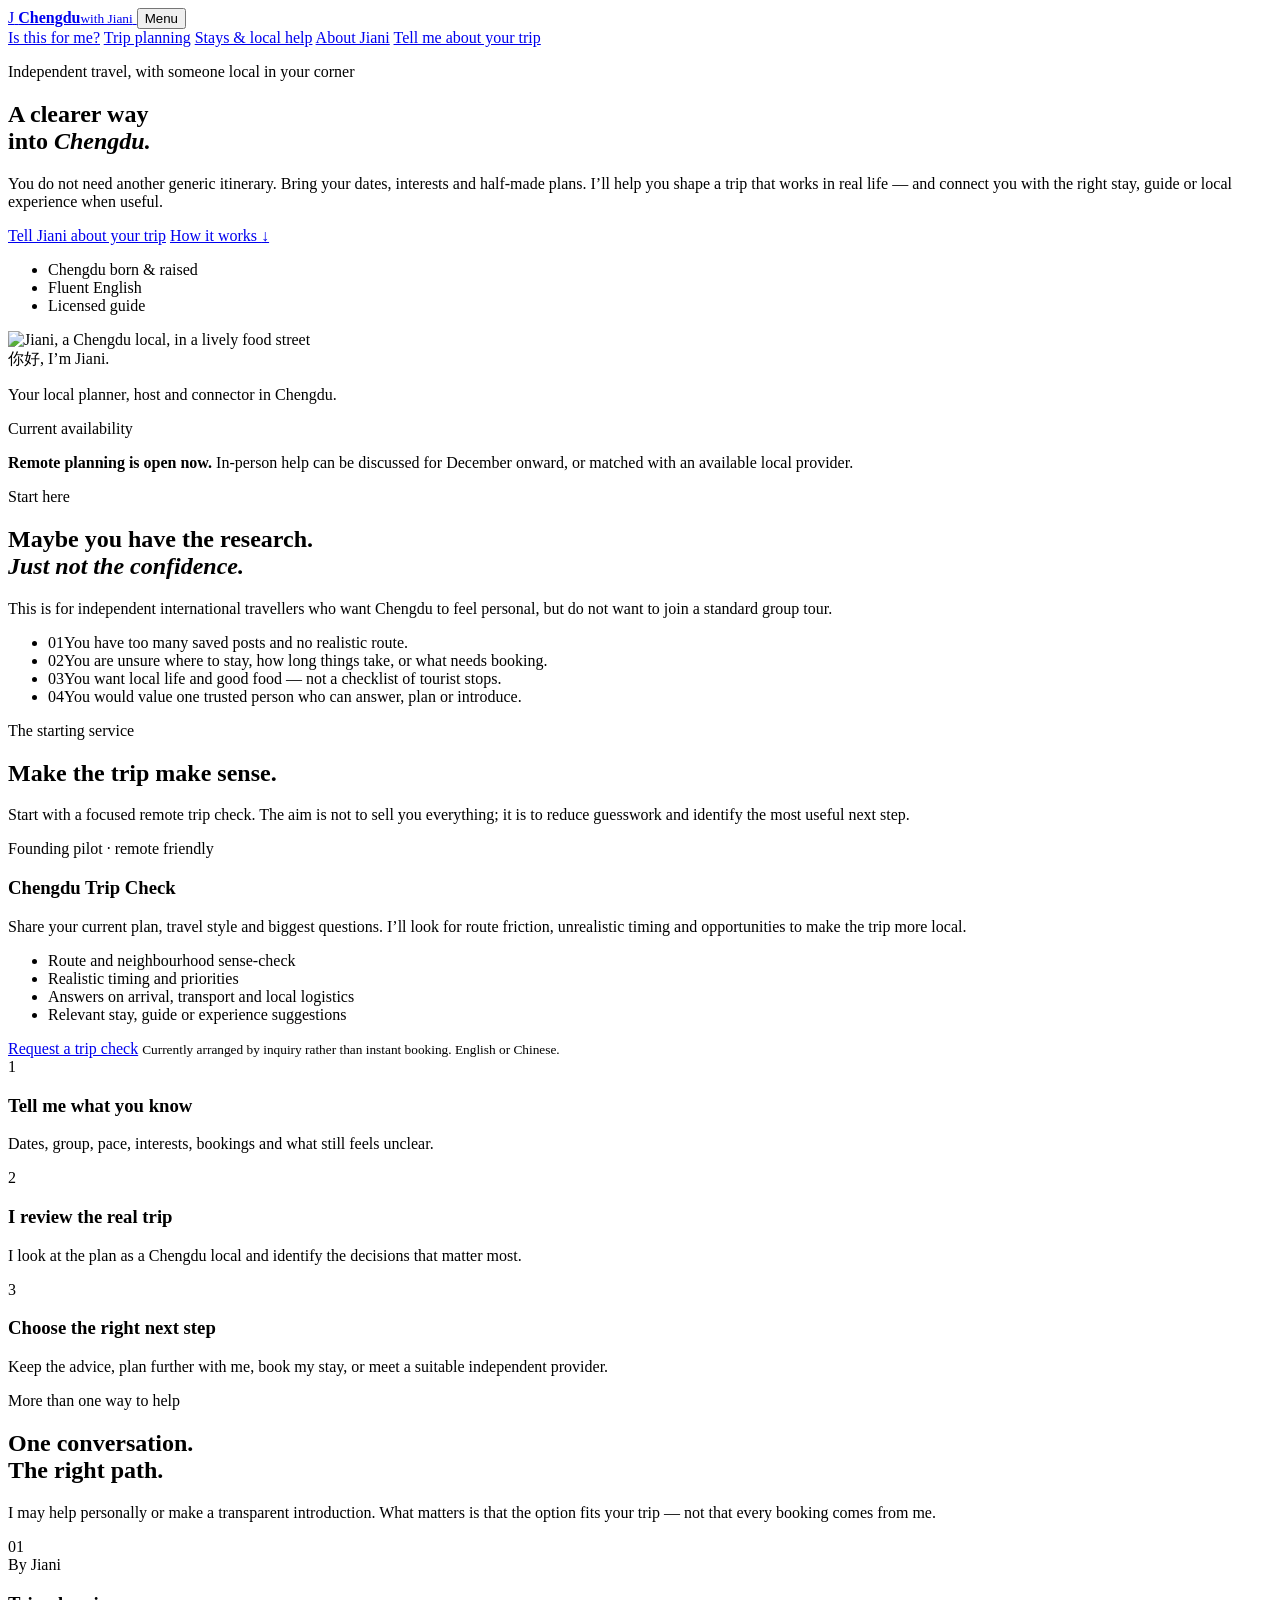
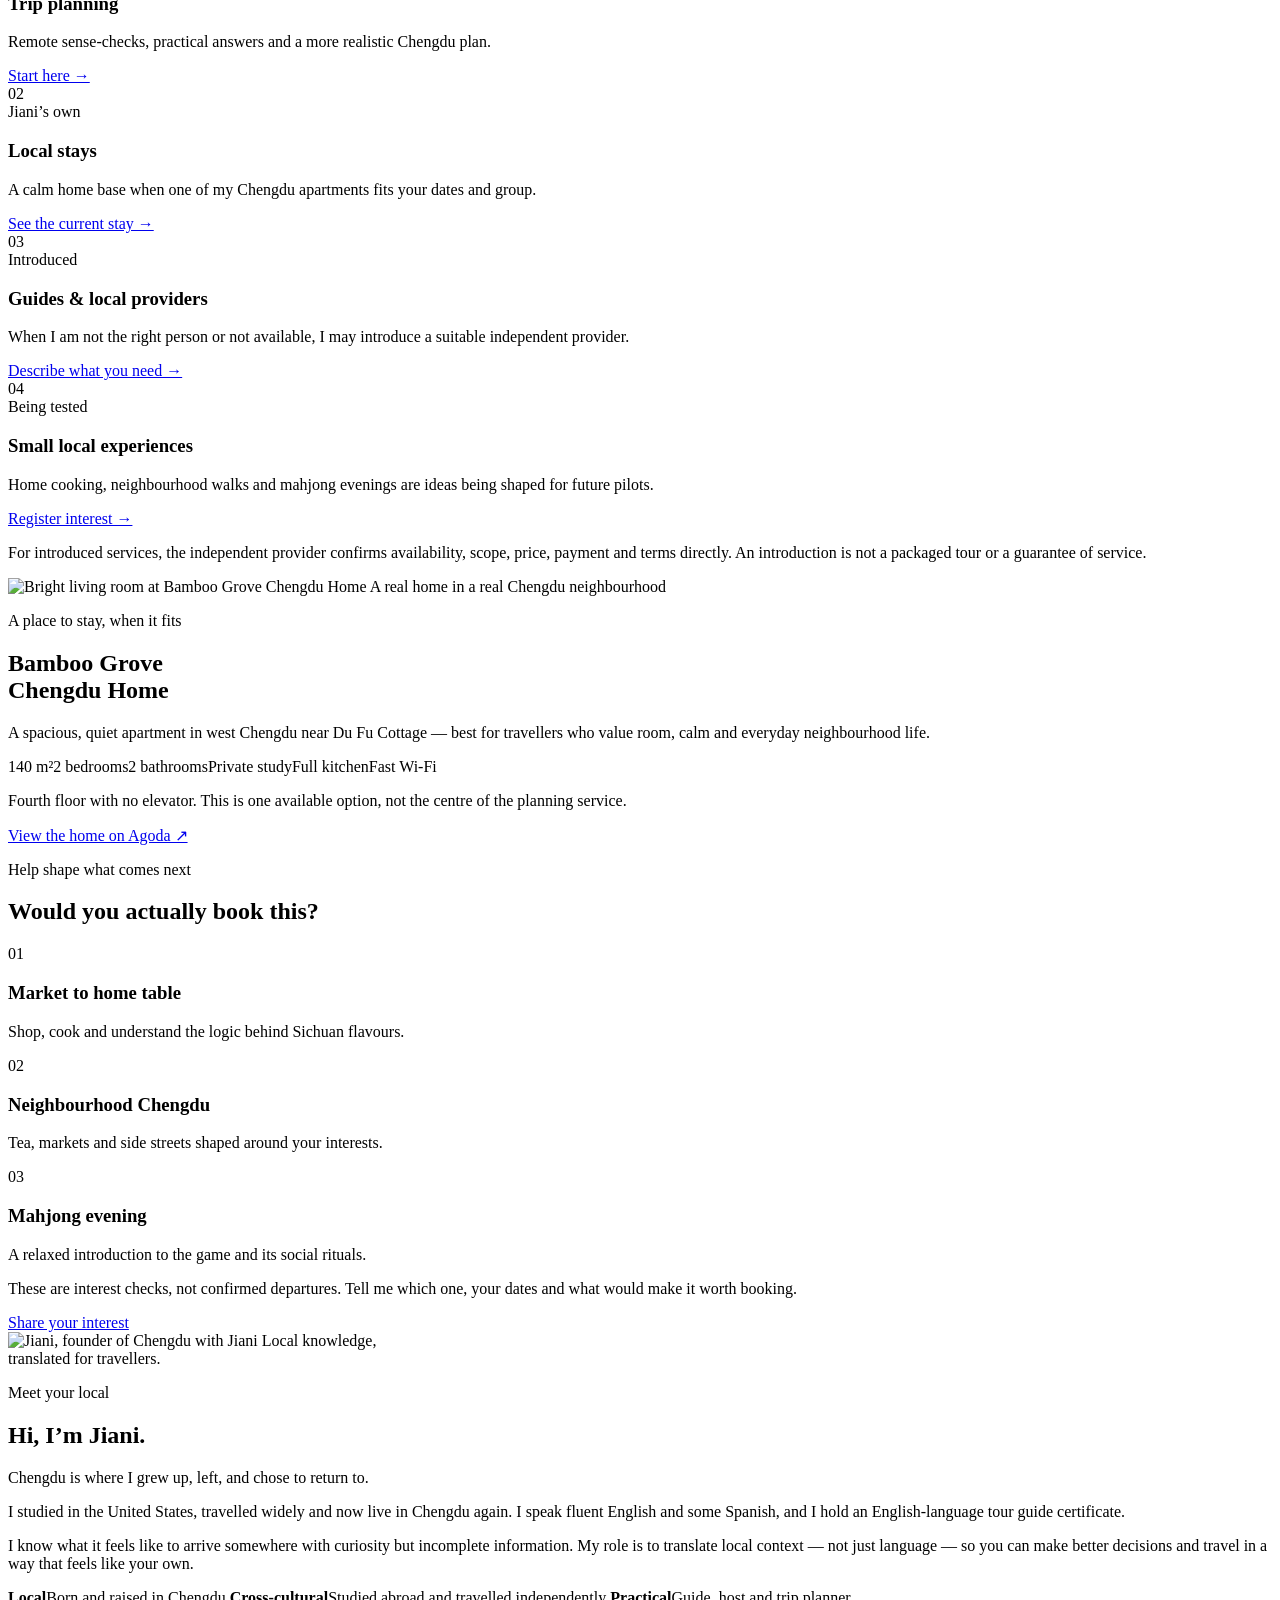
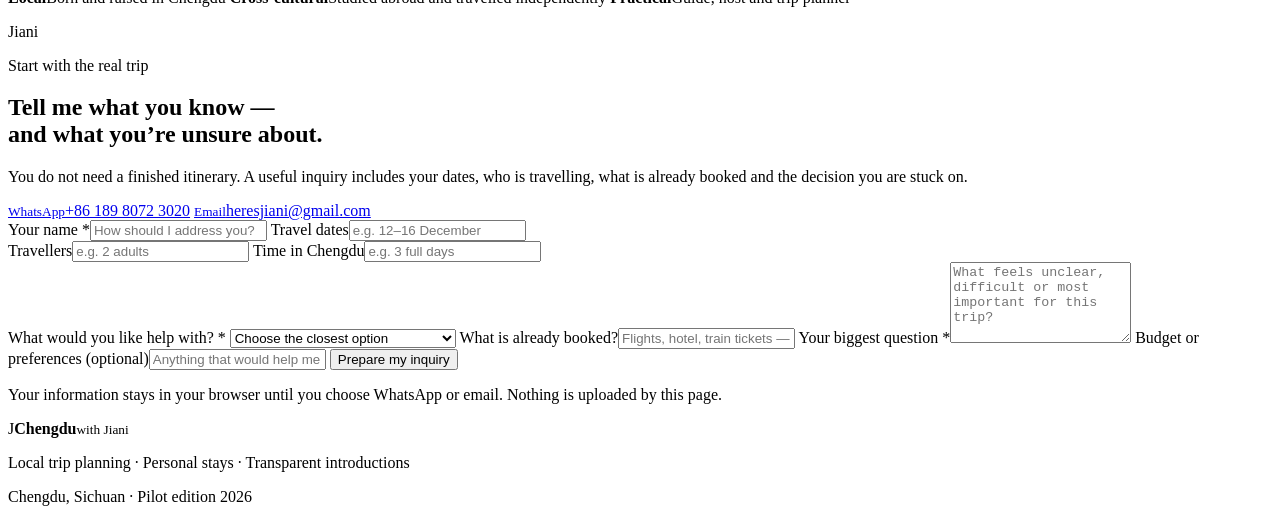
==== index.html @ 0c3a343b "Initialize Chengdu with Jiani website" ====
<!doctype html>
<html lang="en">
  <head>
    <meta charset="UTF-8" />
    <meta name="viewport" content="width=device-width, initial-scale=1.0" />
    <meta name="description" content="Plan a more personal Chengdu trip with Jiani, a Chengdu native and licensed English-speaking guide. Get a realistic itinerary, local answers, and suitable introductions for stays, guides and experiences." />
    <meta name="robots" content="index, follow, max-image-preview:large" />
    <meta name="theme-color" content="#163b32" />
    <link rel="canonical" href="https://ohmyjennie.github.io/chengdu-with-jiani/" />
    <meta property="og:type" content="website" />
    <meta property="og:site_name" content="Chengdu with Jiani" />
    <meta property="og:title" content="Chengdu with Jiani — Local trip planning and trusted introductions" />
    <meta property="og:description" content="Turn scattered Chengdu research into a realistic local plan, with personal help from a Chengdu native." />
    <meta property="og:url" content="https://ohmyjennie.github.io/chengdu-with-jiani/" />
    <meta property="og:image" content="https://ohmyjennie.github.io/chengdu-with-jiani/assets/jiani-chengdu.jpg" />
    <meta name="twitter:card" content="summary_large_image" />
    <title>Chengdu Trip Planning with a Local | Chengdu with Jiani</title>
    <link rel="icon" href="assets/favicon.svg" type="image/svg+xml" />
    <link rel="preload" href="assets/jiani-chengdu.jpg" as="image" />
    <link rel="stylesheet" href="styles.css" />
    <script type="application/ld+json">
      {
        "@context": "https://schema.org",
        "@type": "ProfessionalService",
        "name": "Chengdu with Jiani",
        "url": "https://ohmyjennie.github.io/chengdu-with-jiani/",
        "image": "https://ohmyjennie.github.io/chengdu-with-jiani/assets/jiani-chengdu.jpg",
        "description": "Personal Chengdu trip planning and introductions to suitable local stays, guides and experiences.",
        "areaServed": "Chengdu, Sichuan, China",
        "email": "heresjiani@gmail.com",
        "founder": {
          "@type": "Person",
          "name": "Jiani",
          "knowsLanguage": ["English", "Chinese", "Spanish"]
        }
      }
    </script>
  </head>
  <body>
    <header class="site-header" data-header>
      <a class="brand" href="#top" aria-label="Chengdu with Jiani home">
        <span class="brand-seal">J</span>
        <span class="brand-words"><b>Chengdu</b><small>with Jiani</small></span>
      </a>
      <button class="menu-button" type="button" aria-expanded="false" aria-controls="site-nav" data-menu>Menu</button>
      <nav id="site-nav" class="site-nav" data-nav>
        <a href="#for-you">Is this for me?</a>
        <a href="#planning">Trip planning</a>
        <a href="#options">Stays & local help</a>
        <a href="#about">About Jiani</a>
        <a class="nav-cta" href="#inquiry">Tell me about your trip</a>
      </nav>
    </header>

    <main id="top">
      <section class="hero">
        <div class="hero-copy reveal">
          <p class="eyebrow">Independent travel, with someone local in your corner</p>
          <h1>A clearer way<br />into <em>Chengdu.</em></h1>
          <p class="hero-lead">You do not need another generic itinerary. Bring your dates, interests and half-made plans. I’ll help you shape a trip that works in real life — and connect you with the right stay, guide or local experience when useful.</p>
          <div class="hero-actions">
            <a class="button button-primary" href="#inquiry">Tell Jiani about your trip</a>
            <a class="quiet-link" href="#planning">How it works <span>↓</span></a>
          </div>
          <ul class="trust-list" aria-label="About Jiani">
            <li>Chengdu born & raised</li>
            <li>Fluent English</li>
            <li>Licensed guide</li>
          </ul>
        </div>
        <div class="hero-image reveal">
          <img src="assets/jiani-chengdu.jpg" alt="Jiani, a Chengdu local, in a lively food street" />
          <div class="hero-caption">
            <span>你好, I’m Jiani.</span>
            <p>Your local planner, host and connector in Chengdu.</p>
          </div>
        </div>
        <aside class="availability-card">
          <span>Current availability</span>
          <p><b>Remote planning is open now.</b> In-person help can be discussed for December onward, or matched with an available local provider.</p>
        </aside>
      </section>

      <section id="for-you" class="fit section-pad">
        <div class="fit-intro reveal">
          <p class="section-kicker">Start here</p>
          <h2>Maybe you have the research.<br /><em>Just not the confidence.</em></h2>
        </div>
        <div class="fit-list reveal">
          <p>This is for independent international travellers who want Chengdu to feel personal, but do not want to join a standard group tour.</p>
          <ul>
            <li><span>01</span>You have too many saved posts and no realistic route.</li>
            <li><span>02</span>You are unsure where to stay, how long things take, or what needs booking.</li>
            <li><span>03</span>You want local life and good food — not a checklist of tourist stops.</li>
            <li><span>04</span>You would value one trusted person who can answer, plan or introduce.</li>
          </ul>
        </div>
      </section>

      <section id="planning" class="planning section-pad">
        <div class="section-heading reveal">
          <div>
            <p class="section-kicker light">The starting service</p>
            <h2>Make the trip make sense.</h2>
          </div>
          <p>Start with a focused remote trip check. The aim is not to sell you everything; it is to reduce guesswork and identify the most useful next step.</p>
        </div>

        <div class="planning-grid">
          <article class="trip-check reveal">
            <span class="status-pill">Founding pilot · remote friendly</span>
            <h3>Chengdu Trip Check</h3>
            <p>Share your current plan, travel style and biggest questions. I’ll look for route friction, unrealistic timing and opportunities to make the trip more local.</p>
            <ul class="check-list">
              <li>Route and neighbourhood sense-check</li>
              <li>Realistic timing and priorities</li>
              <li>Answers on arrival, transport and local logistics</li>
              <li>Relevant stay, guide or experience suggestions</li>
            </ul>
            <a class="button button-warm" href="#inquiry">Request a trip check</a>
            <small>Currently arranged by inquiry rather than instant booking. English or Chinese.</small>
          </article>

          <div class="process reveal" aria-label="How trip planning works">
            <article><span>1</span><div><h3>Tell me what you know</h3><p>Dates, group, pace, interests, bookings and what still feels unclear.</p></div></article>
            <article><span>2</span><div><h3>I review the real trip</h3><p>I look at the plan as a Chengdu local and identify the decisions that matter most.</p></div></article>
            <article><span>3</span><div><h3>Choose the right next step</h3><p>Keep the advice, plan further with me, book my stay, or meet a suitable independent provider.</p></div></article>
          </div>
        </div>
      </section>

      <section id="options" class="options section-pad">
        <div class="section-heading reveal">
          <div>
            <p class="section-kicker">More than one way to help</p>
            <h2>One conversation.<br />The right path.</h2>
          </div>
          <p>I may help personally or make a transparent introduction. What matters is that the option fits your trip — not that every booking comes from me.</p>
        </div>

        <div class="path-list reveal">
          <article>
            <div class="path-number">01</div>
            <div><span class="path-label own">By Jiani</span><h3>Trip planning</h3><p>Remote sense-checks, practical answers and a more realistic Chengdu plan.</p></div>
            <a href="#inquiry">Start here →</a>
          </article>
          <article>
            <div class="path-number">02</div>
            <div><span class="path-label own">Jiani’s own</span><h3>Local stays</h3><p>A calm home base when one of my Chengdu apartments fits your dates and group.</p></div>
            <a href="#stay">See the current stay →</a>
          </article>
          <article>
            <div class="path-number">03</div>
            <div><span class="path-label matched">Introduced</span><h3>Guides & local providers</h3><p>When I am not the right person or not available, I may introduce a suitable independent provider.</p></div>
            <a href="#inquiry">Describe what you need →</a>
          </article>
          <article>
            <div class="path-number">04</div>
            <div><span class="path-label pilot">Being tested</span><h3>Small local experiences</h3><p>Home cooking, neighbourhood walks and mahjong evenings are ideas being shaped for future pilots.</p></div>
            <a href="#interest">Register interest →</a>
          </article>
        </div>
        <p class="boundary-note">For introduced services, the independent provider confirms availability, scope, price, payment and terms directly. An introduction is not a packaged tour or a guarantee of service.</p>
      </section>

      <section id="stay" class="stay section-pad">
        <div class="stay-image reveal">
          <img src="assets/living-room.jpg" alt="Bright living room at Bamboo Grove Chengdu Home" />
          <span>A real home in a real Chengdu neighbourhood</span>
        </div>
        <div class="stay-copy reveal">
          <p class="section-kicker">A place to stay, when it fits</p>
          <h2>Bamboo Grove<br />Chengdu Home</h2>
          <p class="stay-lead">A spacious, quiet apartment in west Chengdu near Du Fu Cottage — best for travellers who value room, calm and everyday neighbourhood life.</p>
          <div class="stay-facts">
            <span>140 m²</span><span>2 bedrooms</span><span>2 bathrooms</span><span>Private study</span><span>Full kitchen</span><span>Fast Wi-Fi</span>
          </div>
          <p class="stay-note">Fourth floor with no elevator. This is one available option, not the centre of the planning service.</p>
          <a class="button button-dark" href="https://www.agoda.cn/zh-cn/bamboo-grove-chengdu-home-near-du-fu-cottage/hotel/chengdu-cn.html" target="_blank" rel="noopener">View the home on Agoda ↗</a>
        </div>
      </section>

      <section id="interest" class="interest section-pad">
        <div class="interest-title reveal">
          <p class="section-kicker light">Help shape what comes next</p>
          <h2>Would you actually book this?</h2>
        </div>
        <div class="idea-list reveal">
          <div><span>01</span><h3>Market to home table</h3><p>Shop, cook and understand the logic behind Sichuan flavours.</p></div>
          <div><span>02</span><h3>Neighbourhood Chengdu</h3><p>Tea, markets and side streets shaped around your interests.</p></div>
          <div><span>03</span><h3>Mahjong evening</h3><p>A relaxed introduction to the game and its social rituals.</p></div>
        </div>
        <div class="interest-footer reveal">
          <p>These are interest checks, not confirmed departures. Tell me which one, your dates and what would make it worth booking.</p>
          <a class="button button-warm" href="#inquiry">Share your interest</a>
        </div>
      </section>

      <section id="about" class="about section-pad">
        <div class="about-portrait reveal">
          <img src="assets/jiani-chengdu.jpg" alt="Jiani, founder of Chengdu with Jiani" />
          <span class="portrait-note">Local knowledge,<br />translated for travellers.</span>
        </div>
        <div class="about-copy reveal">
          <p class="section-kicker">Meet your local</p>
          <h2>Hi, I’m Jiani.</h2>
          <p class="about-lead">Chengdu is where I grew up, left, and chose to return to.</p>
          <p>I studied in the United States, travelled widely and now live in Chengdu again. I speak fluent English and some Spanish, and I hold an English-language tour guide certificate.</p>
          <p>I know what it feels like to arrive somewhere with curiosity but incomplete information. My role is to translate local context — not just language — so you can make better decisions and travel in a way that feels like your own.</p>
          <div class="about-proof">
            <span><b>Local</b>Born and raised in Chengdu</span>
            <span><b>Cross-cultural</b>Studied abroad and travelled independently</span>
            <span><b>Practical</b>Guide, host and trip planner</span>
          </div>
          <p class="signature">Jiani</p>
        </div>
      </section>

      <section id="inquiry" class="inquiry section-pad">
        <div class="inquiry-intro reveal">
          <p class="section-kicker light">Start with the real trip</p>
          <h2>Tell me what you know —<br />and what you’re unsure about.</h2>
          <p>You do not need a finished itinerary. A useful inquiry includes your dates, who is travelling, what is already booked and the decision you are stuck on.</p>
          <div class="direct-contact">
            <a href="https://wa.me/8618980723020" target="_blank" rel="noopener"><small>WhatsApp</small><span>+86 189 8072 3020</span></a>
            <a href="mailto:heresjiani@gmail.com"><small>Email</small><span>heresjiani@gmail.com</span></a>
          </div>
        </div>

        <form class="inquiry-form reveal" data-form>
          <div class="field-row">
            <label><span>Your name *</span><input name="name" autocomplete="name" required placeholder="How should I address you?" /></label>
            <label><span>Travel dates</span><input name="dates" placeholder="e.g. 12–16 December" /></label>
          </div>
          <div class="field-row">
            <label><span>Travellers</span><input name="travellers" placeholder="e.g. 2 adults" /></label>
            <label><span>Time in Chengdu</span><input name="duration" placeholder="e.g. 3 full days" /></label>
          </div>
          <label><span>What would you like help with? *</span>
            <select name="interest" required>
              <option value="">Choose the closest option</option>
              <option>Sense-checking my Chengdu plan</option>
              <option>Building a plan from scratch</option>
              <option>Finding a place to stay</option>
              <option>Finding a guide or local provider</option>
              <option>Future local experiences</option>
              <option>A mix of these</option>
            </select>
          </label>
          <label><span>What is already booked?</span><input name="booked" placeholder="Flights, hotel, train tickets — or nothing yet" /></label>
          <label><span>Your biggest question *</span><textarea name="message" rows="5" required placeholder="What feels unclear, difficult or most important for this trip?"></textarea></label>
          <label><span>Budget or preferences (optional)</span><input name="budget" placeholder="Anything that would help me suggest a realistic next step" /></label>
          <button class="button button-warm" type="submit">Prepare my inquiry</button>
          <p class="form-note">Your information stays in your browser until you choose WhatsApp or email. Nothing is uploaded by this page.</p>
        </form>

        <div class="inquiry-result" data-result hidden>
          <div><p class="section-kicker light">Your inquiry is ready</p><h3>Choose how to send it</h3></div>
          <pre data-output></pre>
          <div class="result-actions">
            <button class="button button-outline-light" type="button" data-copy>Copy message</button>
            <a class="button button-warm" href="#" data-whatsapp-send target="_blank" rel="noopener">Send on WhatsApp</a>
            <a class="button button-outline-light" href="#" data-email-send>Email Jiani</a>
          </div>
        </div>
      </section>
    </main>

    <footer>
      <div class="brand footer-brand"><span class="brand-seal">J</span><span class="brand-words"><b>Chengdu</b><small>with Jiani</small></span></div>
      <p>Local trip planning · Personal stays · Transparent introductions</p>
      <p class="footer-meta">Chengdu, Sichuan · Pilot edition 2026</p>
    </footer>
    <script src="script.js"></script>
  </body>
</html>
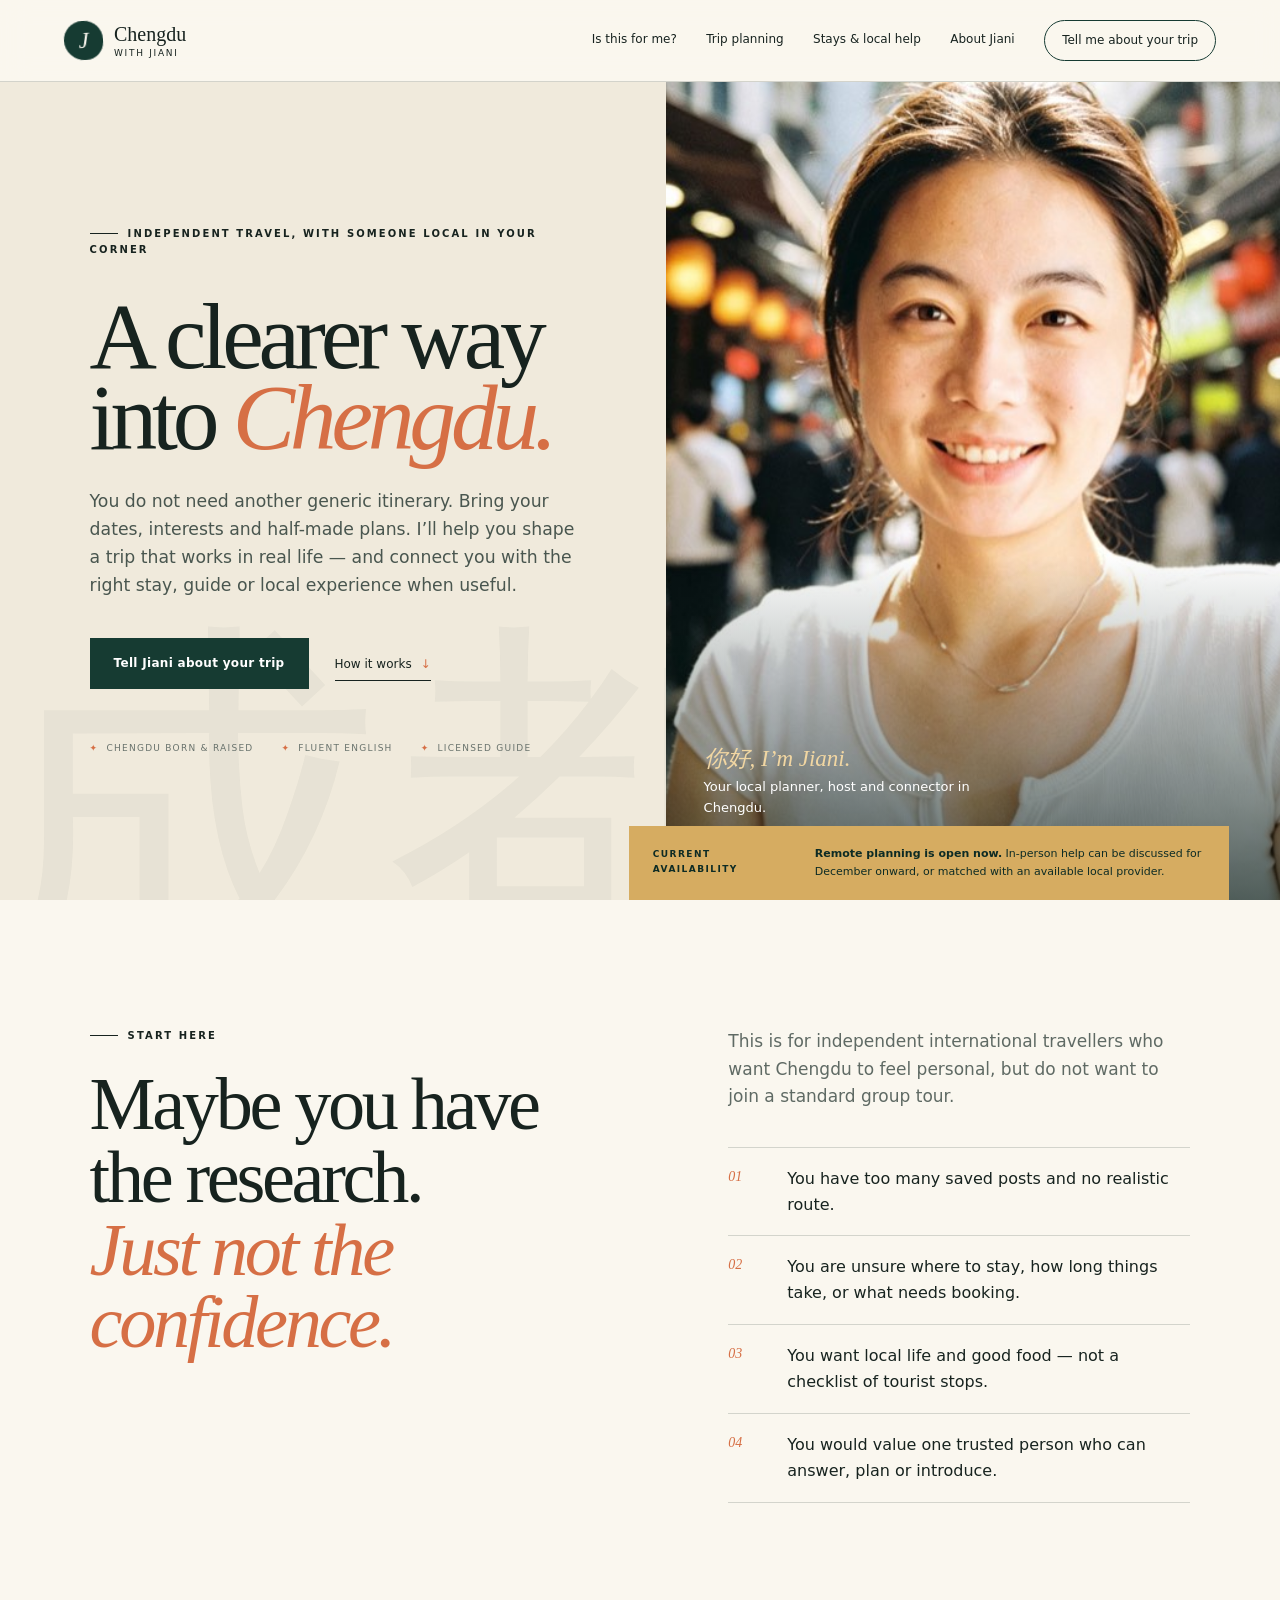
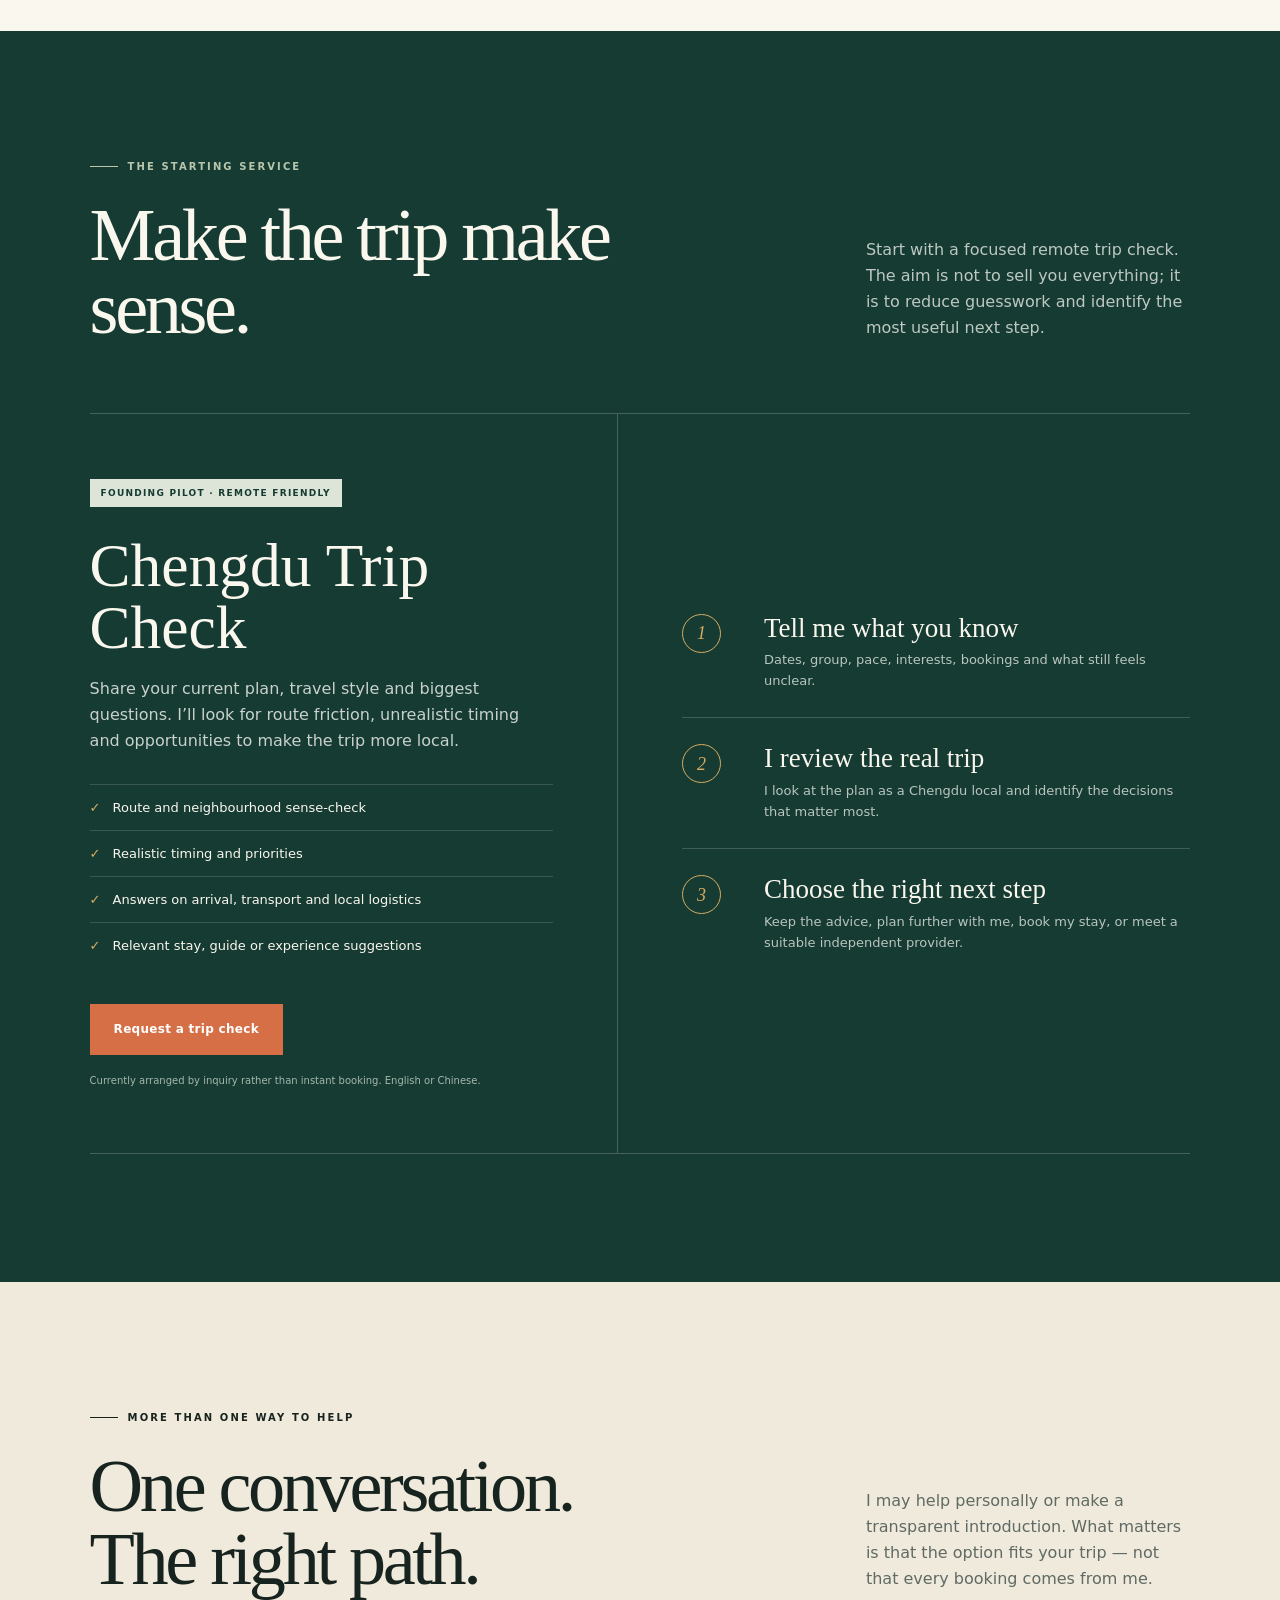
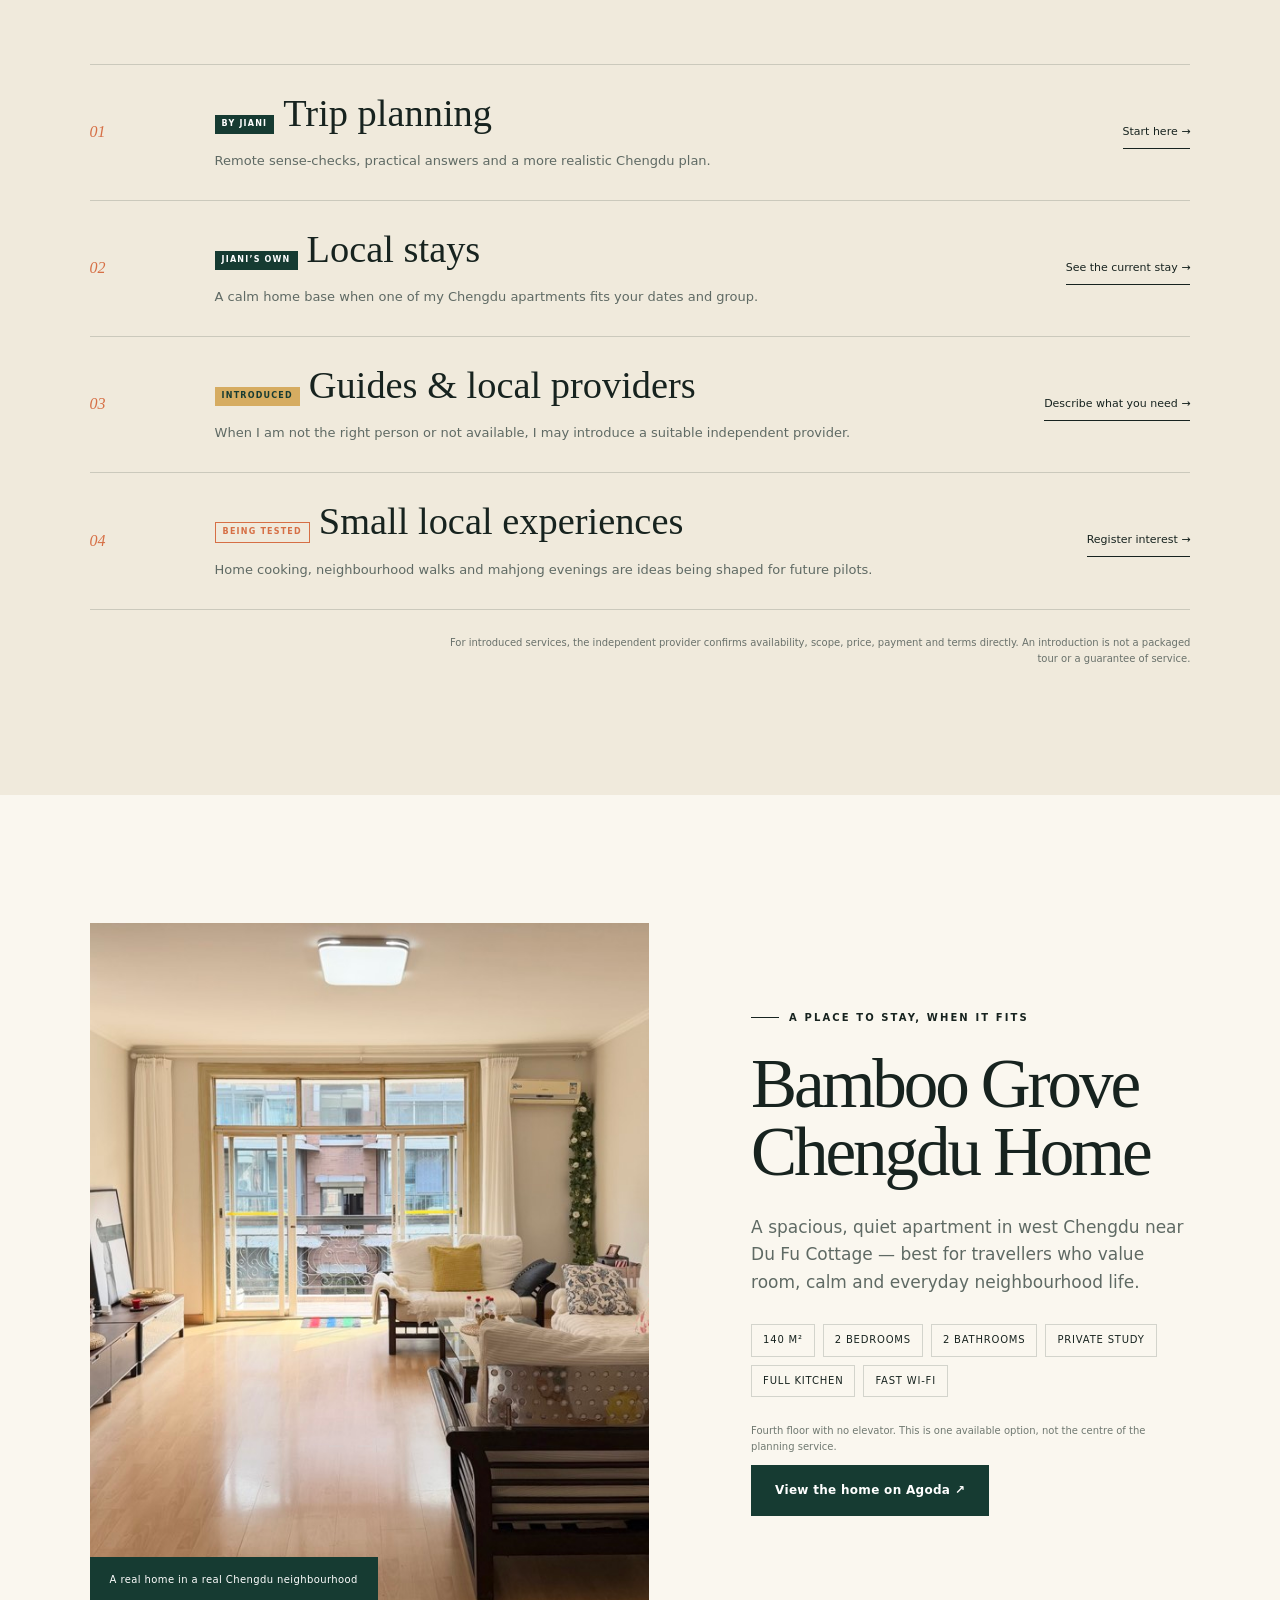
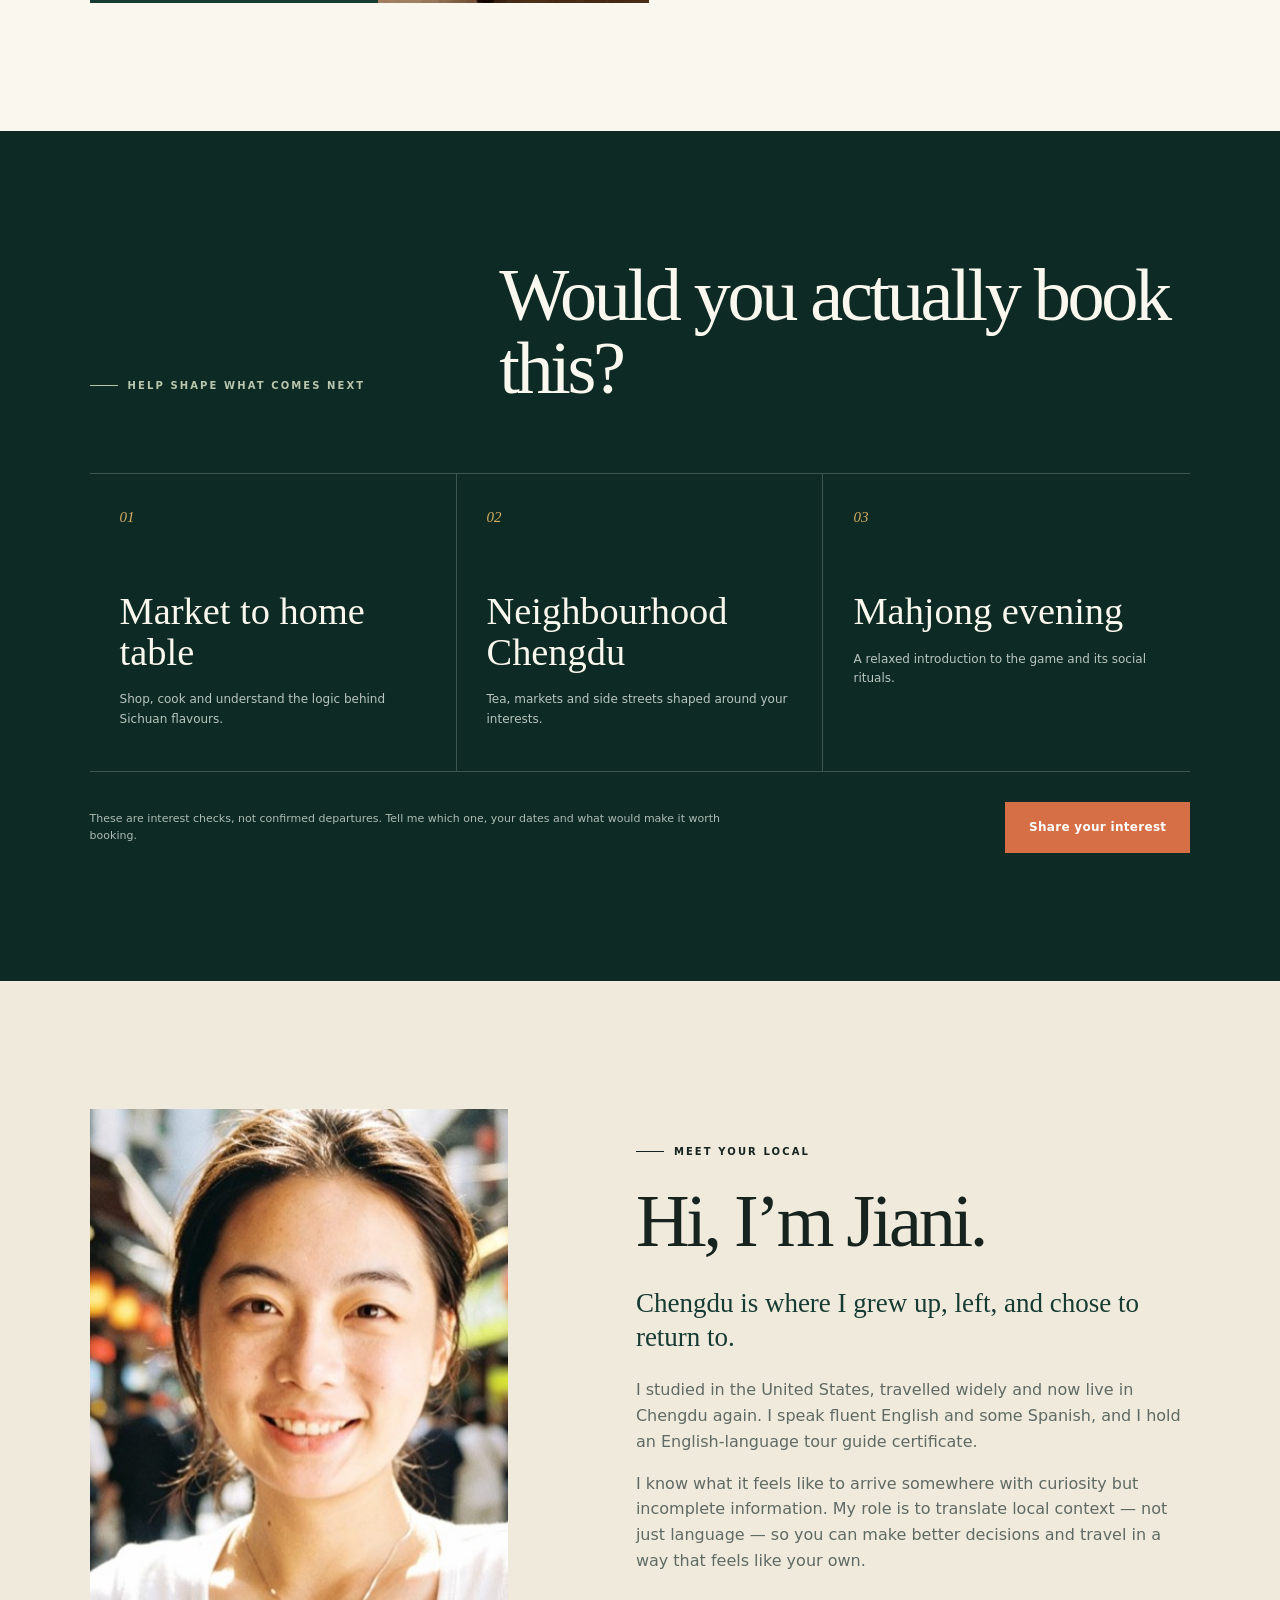
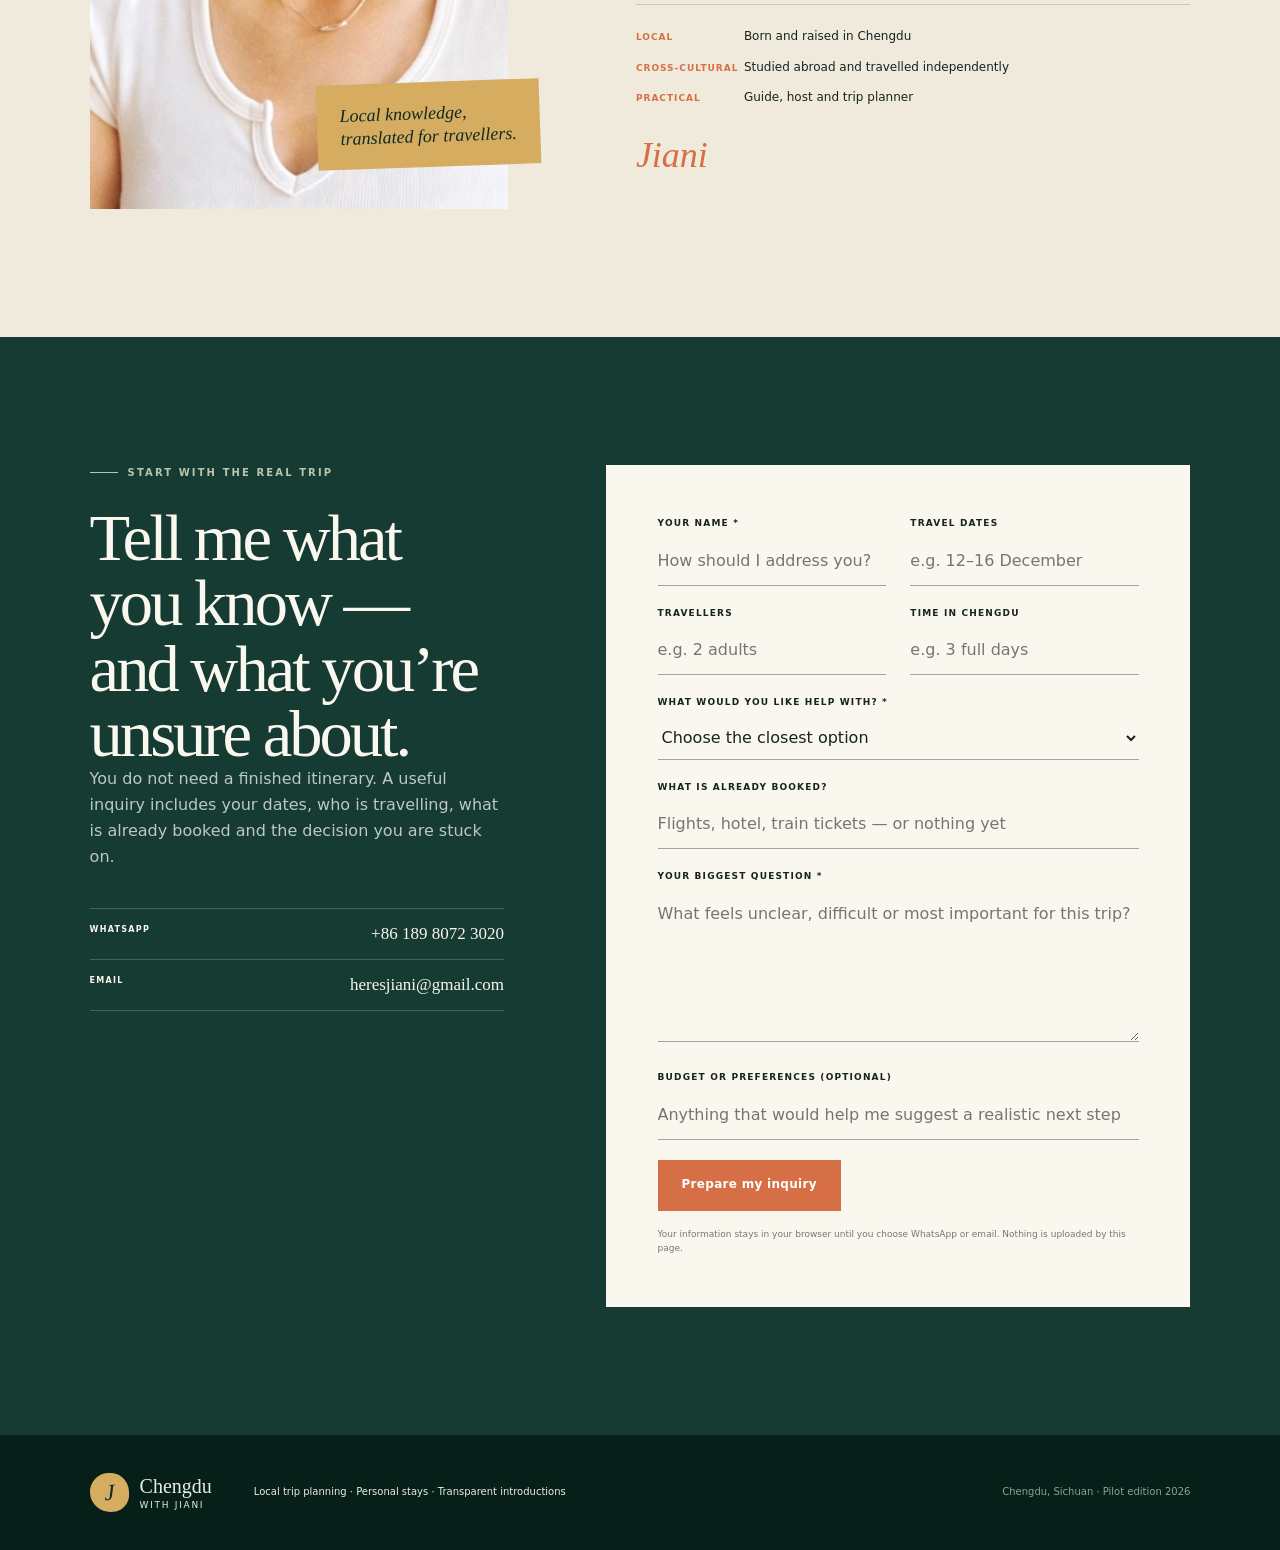
==== commit c5aadf13: "Add Google Search Console verification tag" ====
--- a/index.html
+++ b/index.html
@@ -3,6 +3,7 @@
   <head>
     <meta charset="UTF-8" />
     <meta name="viewport" content="width=device-width, initial-scale=1.0" />
+    <meta name="google-site-verification" content="lAbtCrvj4zSiv356ShaQEIUKErccg_K5mtUVdIRYEcE" />
     <meta name="description" content="Plan a more personal Chengdu trip with Jiani, a Chengdu native and licensed English-speaking guide. Get a realistic itinerary, local answers, and suitable introductions for stays, guides and experiences." />
     <meta name="robots" content="index, follow, max-image-preview:large" />
     <meta name="theme-color" content="#163b32" />
--- a/styles.css
+++ b/styles.css
@@ -0,0 +1,312 @@
+:root {
+  --ink: #17231f;
+  --muted: #5f6a64;
+  --forest: #163b32;
+  --forest-deep: #0d2b24;
+  --sage: #b8c6ae;
+  --celadon: #dce5d8;
+  --paper: #faf7ef;
+  --cream: #f0eadc;
+  --warm: #d66f45;
+  --gold: #d6ac61;
+  --line: rgba(23, 35, 31, .17);
+  --serif: Iowan Old Style, Baskerville, "Times New Roman", serif;
+  --sans: Inter, ui-sans-serif, system-ui, -apple-system, BlinkMacSystemFont, "Segoe UI", sans-serif;
+}
+
+* { box-sizing: border-box; }
+html { scroll-behavior: smooth; scroll-padding-top: 84px; }
+body { margin: 0; background: var(--paper); color: var(--ink); font-family: var(--sans); font-size: 16px; line-height: 1.62; }
+img { display: block; width: 100%; height: 100%; object-fit: cover; }
+a { color: inherit; text-decoration: none; }
+button, input, select, textarea { font: inherit; }
+h1, h2, h3, p { margin-top: 0; }
+
+.site-header {
+  position: sticky;
+  top: 0;
+  z-index: 50;
+  height: 82px;
+  padding: 0 clamp(22px, 5vw, 76px);
+  display: flex;
+  align-items: center;
+  justify-content: space-between;
+  border-bottom: 1px solid var(--line);
+  background: rgba(250, 247, 239, .94);
+  backdrop-filter: blur(14px);
+}
+
+.brand { display: inline-flex; align-items: center; gap: 11px; }
+.brand-seal {
+  width: 39px;
+  height: 39px;
+  display: grid;
+  place-items: center;
+  border-radius: 50% 50% 46% 54%;
+  background: var(--forest);
+  color: var(--paper);
+  font: italic 23px/1 var(--serif);
+  transform: rotate(-3deg);
+}
+.brand-words b, .brand-words small { display: block; line-height: 1; }
+.brand-words b { font: 500 20px/1 var(--serif); }
+.brand-words small { margin-top: 5px; font-size: 9px; text-transform: uppercase; letter-spacing: .19em; }
+.site-nav { display: flex; align-items: center; gap: clamp(18px, 2.3vw, 34px); font-size: 12px; }
+.site-nav > a:not(.nav-cta) { padding: 8px 0; border-bottom: 1px solid transparent; }
+.site-nav > a:not(.nav-cta):hover { color: var(--warm); border-color: var(--warm); }
+.nav-cta { padding: 10px 17px; border: 1px solid var(--forest); border-radius: 99px; }
+.nav-cta:hover { background: var(--forest); color: white; }
+.menu-button { display: none; border: 0; background: none; text-transform: uppercase; letter-spacing: .13em; font-size: 11px; }
+
+.hero {
+  position: relative;
+  display: grid;
+  grid-template-columns: minmax(0, 1.04fr) minmax(420px, .96fr);
+  min-height: calc(100vh - 82px);
+  background: var(--cream);
+  overflow: hidden;
+}
+.hero::before {
+  content: "成都";
+  position: absolute;
+  left: -22px;
+  bottom: -90px;
+  color: rgba(22, 59, 50, .045);
+  font: 400 clamp(210px, 32vw, 520px)/.8 var(--serif);
+  pointer-events: none;
+}
+.hero-copy {
+  position: relative;
+  z-index: 2;
+  padding: clamp(72px, 9vw, 140px) clamp(26px, 7vw, 112px);
+  display: flex;
+  flex-direction: column;
+  justify-content: center;
+}
+.eyebrow, .section-kicker { font-size: 10px; letter-spacing: .21em; text-transform: uppercase; font-weight: 750; }
+.eyebrow::before, .section-kicker::before { content: ""; display: inline-block; width: 28px; height: 1px; margin: 0 10px 3px 0; background: currentColor; }
+.section-kicker.light { color: var(--sage); }
+h1 {
+  margin: 29px 0 30px;
+  max-width: 860px;
+  font: 400 clamp(60px, 7.3vw, 116px)/.86 var(--serif);
+  letter-spacing: -.055em;
+}
+h1 em { color: var(--warm); font-weight: 400; }
+.hero-lead { max-width: 660px; color: #49564f; font-size: clamp(17px, 1.35vw, 21px); }
+.hero-actions { display: flex; align-items: center; gap: 26px; margin-top: 21px; }
+.button {
+  width: fit-content;
+  min-height: 51px;
+  padding: 0 24px;
+  display: inline-flex;
+  align-items: center;
+  justify-content: center;
+  border: 0;
+  border-radius: 0;
+  cursor: pointer;
+  font-size: 12px;
+  font-weight: 700;
+  letter-spacing: .025em;
+  transition: transform .2s ease, background .2s ease, color .2s ease;
+}
+.button:hover { transform: translateY(-2px); }
+.button-primary { background: var(--forest); color: #fff; }
+.button-primary:hover { background: var(--forest-deep); }
+.button-warm { background: var(--warm); color: #fff; }
+.button-dark { background: var(--forest); color: #fff; }
+.button-outline-light { border: 1px solid rgba(255,255,255,.45); color: #fff; background: transparent; }
+.quiet-link { padding: 8px 0 5px; border-bottom: 1px solid currentColor; font-size: 12px; }
+.quiet-link span { color: var(--warm); padding-left: 5px; }
+.trust-list { display: flex; flex-wrap: wrap; gap: 12px 28px; padding: 0; margin: 52px 0 0; list-style: none; color: #68726c; font-size: 9px; text-transform: uppercase; letter-spacing: .14em; }
+.trust-list li::before { content: "✦"; margin-right: 8px; color: var(--warm); }
+.hero-image { position: relative; min-height: 650px; overflow: hidden; }
+.hero-image img { object-position: center 48%; }
+.hero-image::after { content: ""; position: absolute; inset: 0; background: linear-gradient(180deg, transparent 58%, rgba(7, 26, 20, .7)); }
+.hero-caption { position: absolute; z-index: 2; left: 38px; right: 38px; bottom: 82px; color: #fff; }
+.hero-caption span { display: block; margin-bottom: 6px; color: #f1d6a2; font: italic 23px/1 var(--serif); }
+.hero-caption p { margin: 0; max-width: 330px; font-size: 13px; }
+.availability-card {
+  position: absolute;
+  z-index: 5;
+  right: clamp(20px, 4vw, 62px);
+  bottom: 0;
+  width: min(600px, 54vw);
+  padding: 19px 24px;
+  display: grid;
+  grid-template-columns: 140px 1fr;
+  gap: 22px;
+  background: var(--gold);
+  color: var(--forest-deep);
+}
+.availability-card span { padding-top: 2px; font-size: 9px; font-weight: 800; text-transform: uppercase; letter-spacing: .16em; }
+.availability-card p { margin: 0; font-size: 11px; }
+
+.section-pad { padding: clamp(86px, 10vw, 155px) clamp(22px, 7vw, 108px); }
+.fit { display: grid; grid-template-columns: 1.05fr .95fr; gap: clamp(55px, 10vw, 170px); background: var(--paper); }
+.fit h2, .section-heading h2, .stay h2, .about h2, .inquiry h2, .interest h2 {
+  margin: 24px 0 0;
+  font: 400 clamp(46px, 5.8vw, 88px)/.98 var(--serif);
+  letter-spacing: -.045em;
+}
+.fit h2 em { font-weight: 400; color: var(--warm); }
+.fit-list > p { max-width: 540px; color: var(--muted); font-size: 17px; }
+.fit-list ul { margin: 36px 0 0; padding: 0; list-style: none; border-top: 1px solid var(--line); }
+.fit-list li { display: grid; grid-template-columns: 45px 1fr; gap: 14px; padding: 18px 0; border-bottom: 1px solid var(--line); }
+.fit-list li span { color: var(--warm); font: italic 14px/1.6 var(--serif); }
+
+.planning { background: var(--forest); color: var(--paper); }
+.section-heading { display: grid; grid-template-columns: 1.35fr .65fr; gap: 8vw; align-items: end; margin-bottom: 68px; }
+.section-heading > p { max-width: 520px; margin-bottom: 4px; color: var(--muted); }
+.planning .section-heading > p { color: #bdc8c2; }
+.planning-grid { display: grid; grid-template-columns: .96fr 1.04fr; border-top: 1px solid rgba(255,255,255,.2); border-bottom: 1px solid rgba(255,255,255,.2); }
+.trip-check { padding: clamp(38px, 5vw, 74px) clamp(0px, 5vw, 78px) clamp(38px, 5vw, 74px) 0; border-right: 1px solid rgba(255,255,255,.2); }
+.status-pill { display: inline-block; padding: 7px 11px; background: var(--celadon); color: var(--forest); font-size: 9px; text-transform: uppercase; letter-spacing: .14em; font-weight: 800; }
+.trip-check h3 { margin: 28px 0 18px; font: 400 clamp(42px, 4.8vw, 68px)/1 var(--serif); }
+.trip-check > p { max-width: 610px; color: #c8d1cc; }
+.check-list { margin: 30px 0 36px; padding: 0; list-style: none; }
+.check-list li { padding: 12px 0; border-top: 1px solid rgba(255,255,255,.15); font-size: 13px; }
+.check-list li::before { content: "✓"; margin-right: 12px; color: var(--gold); }
+.trip-check small { display: block; max-width: 440px; margin-top: 18px; color: #a7b7ae; font-size: 10px; }
+.process { padding: clamp(28px, 4vw, 62px) 0 clamp(28px, 4vw, 62px) clamp(30px, 5vw, 80px); display: flex; flex-direction: column; justify-content: center; }
+.process article { display: grid; grid-template-columns: 60px 1fr; gap: 22px; padding: 26px 0; border-bottom: 1px solid rgba(255,255,255,.18); }
+.process article:last-child { border-bottom: 0; }
+.process article > span { width: 39px; height: 39px; display: grid; place-items: center; border: 1px solid var(--gold); border-radius: 50%; color: var(--gold); font: italic 18px/1 var(--serif); }
+.process h3 { margin-bottom: 6px; font: 400 27px/1.1 var(--serif); }
+.process p { max-width: 500px; margin: 0; color: #b9c5bf; font-size: 13px; }
+
+.options { background: var(--cream); }
+.path-list { border-top: 1px solid var(--line); }
+.path-list article { display: grid; grid-template-columns: 90px 1fr 190px; align-items: center; gap: 35px; padding: 29px 0; border-bottom: 1px solid var(--line); }
+.path-number { color: var(--warm); font: italic 16px/1 var(--serif); }
+.path-label { display: inline-block; margin-bottom: 7px; padding: 3px 7px; font-size: 8px; text-transform: uppercase; letter-spacing: .15em; font-weight: 800; }
+.path-label.own { background: var(--forest); color: #fff; }
+.path-label.matched { background: var(--gold); color: var(--forest); }
+.path-label.pilot { border: 1px solid var(--warm); color: var(--warm); }
+.path-list h3 { display: inline; margin: 0 0 0 9px; font: 400 clamp(27px, 3vw, 42px)/1 var(--serif); }
+.path-list p { max-width: 680px; margin: 9px 0 0; color: var(--muted); font-size: 13px; }
+.path-list a { justify-self: end; padding: 7px 0; border-bottom: 1px solid var(--ink); font-size: 11px; }
+.path-list a:hover { color: var(--warm); border-color: var(--warm); }
+.boundary-note { max-width: 760px; margin: 25px 0 0 auto; color: #69716b; font-size: 10px; text-align: right; }
+
+.stay { display: grid; grid-template-columns: 1.12fr .88fr; gap: clamp(45px, 8vw, 124px); align-items: center; background: var(--paper); }
+.stay-image { position: relative; height: min(680px, 70vw); min-height: 510px; }
+.stay-image img { object-position: 48% center; }
+.stay-image > span { position: absolute; left: 0; bottom: 0; padding: 15px 20px; background: var(--forest); color: white; font-size: 10px; letter-spacing: .04em; }
+.stay h2 { font-size: clamp(46px, 5.4vw, 80px); }
+.stay-lead { max-width: 590px; margin: 28px 0; color: var(--muted); font-size: 17px; }
+.stay-facts { display: flex; flex-wrap: wrap; gap: 8px; margin: 26px 0; }
+.stay-facts span { padding: 7px 11px; border: 1px solid var(--line); font-size: 10px; text-transform: uppercase; letter-spacing: .08em; }
+.stay-note { color: #707971; font-size: 10px; }
+
+.interest { background: var(--forest-deep); color: var(--paper); }
+.interest-title { display: grid; grid-template-columns: .65fr 1.35fr; gap: 6vw; align-items: end; margin-bottom: 68px; }
+.interest h2 { margin: 0; }
+.idea-list { display: grid; grid-template-columns: repeat(3, 1fr); border-top: 1px solid rgba(255,255,255,.2); border-bottom: 1px solid rgba(255,255,255,.2); }
+.idea-list > div { min-height: 290px; padding: 30px; border-right: 1px solid rgba(255,255,255,.2); }
+.idea-list > div:last-child { border: 0; }
+.idea-list span { color: var(--gold); font: italic 15px/1 var(--serif); }
+.idea-list h3 { margin: 62px 0 18px; font: 400 clamp(28px, 3vw, 42px)/1.05 var(--serif); }
+.idea-list p { color: #b9c5bf; font-size: 12px; }
+.interest-footer { display: flex; justify-content: space-between; align-items: center; gap: 40px; margin-top: 30px; }
+.interest-footer p { max-width: 670px; margin: 0; color: #aebbb4; font-size: 11px; }
+
+.about { display: grid; grid-template-columns: .86fr 1.14fr; gap: clamp(55px, 10vw, 160px); align-items: center; background: var(--cream); }
+.about-portrait { position: relative; height: 700px; }
+.about-portrait img { object-position: center 48%; }
+.portrait-note { position: absolute; right: -32px; bottom: 42px; padding: 20px 23px; background: var(--gold); color: var(--forest-deep); font: italic 18px/1.25 var(--serif); transform: rotate(-2deg); }
+.about-copy { max-width: 680px; }
+.about-lead { margin: 30px 0 22px; color: var(--forest); font: 400 27px/1.25 var(--serif); }
+.about-copy > p:not(.section-kicker):not(.about-lead):not(.signature) { color: var(--muted); }
+.about-proof { display: grid; gap: 11px; margin-top: 30px; padding-top: 22px; border-top: 1px solid var(--line); }
+.about-proof span { font-size: 12px; }
+.about-proof b { display: inline-block; width: 108px; color: var(--warm); text-transform: uppercase; letter-spacing: .11em; font-size: 9px; }
+.signature { margin: 30px 0 0; color: var(--warm); font: italic 36px/1 var(--serif); }
+
+.inquiry { display: grid; grid-template-columns: .83fr 1.17fr; gap: clamp(50px, 8vw, 130px); background: var(--forest); color: var(--paper); }
+.inquiry h2 { font-size: clamp(44px, 5.2vw, 78px); }
+.inquiry-intro > p:not(.section-kicker) { max-width: 620px; color: #bcc8c1; }
+.direct-contact { margin-top: 38px; border-top: 1px solid rgba(255,255,255,.2); }
+.direct-contact a { display: flex; justify-content: space-between; gap: 20px; padding: 15px 0; border-bottom: 1px solid rgba(255,255,255,.2); }
+.direct-contact a:hover { color: var(--gold); }
+.direct-contact small { font-size: 8px; font-weight: 800; text-transform: uppercase; letter-spacing: .16em; }
+.direct-contact span { font: 400 17px/1.2 var(--serif); }
+.inquiry-form { display: grid; gap: 20px; padding: clamp(30px, 4vw, 56px); background: var(--paper); color: var(--ink); }
+.field-row { display: grid; grid-template-columns: 1fr 1fr; gap: 24px; }
+.inquiry-form label > span { display: block; margin-bottom: 7px; font-size: 9px; font-weight: 800; text-transform: uppercase; letter-spacing: .13em; }
+.inquiry-form input, .inquiry-form select, .inquiry-form textarea { width: 100%; padding: 10px 0 11px; border: 0; border-bottom: 1px solid #a2a69f; border-radius: 0; background: transparent; color: var(--ink); }
+.inquiry-form textarea { resize: vertical; }
+.inquiry-form input:focus, .inquiry-form select:focus, .inquiry-form textarea:focus { outline: none; border-color: var(--warm); }
+.form-note { margin: -4px 0 0; color: #717871; font-size: 9px; }
+.inquiry-result { grid-column: 2; padding: 30px; border: 1px solid rgba(255,255,255,.25); }
+.inquiry-result h3 { font: 400 36px/1 var(--serif); }
+.inquiry-result pre { padding: 20px; white-space: pre-wrap; background: rgba(255,255,255,.08); color: #e8eee9; font: 13px/1.65 var(--sans); }
+.result-actions { display: flex; flex-wrap: wrap; gap: 10px; }
+
+footer { display: flex; align-items: center; gap: 42px; padding: 38px clamp(22px, 7vw, 108px); background: #071f19; color: #e7ece8; }
+.footer-brand .brand-seal { background: var(--gold); color: var(--forest-deep); }
+footer p { margin: 0; font-size: 10px; }
+.footer-meta { margin-left: auto; color: #8ea098; }
+
+.reveal { opacity: 0; transform: translateY(17px); transition: opacity .72s ease, transform .72s ease; }
+.reveal.is-visible { opacity: 1; transform: none; }
+
+@media (max-width: 1050px) {
+  .site-nav { gap: 18px; }
+  .site-nav > a:not(.nav-cta):first-child { display: none; }
+  .hero { grid-template-columns: 1fr 46%; }
+  .path-list article { grid-template-columns: 60px 1fr 150px; }
+}
+
+@media (max-width: 860px) {
+  .menu-button { display: block; }
+  .site-nav { display: none; position: absolute; top: 82px; left: 0; right: 0; padding: 26px; flex-direction: column; align-items: stretch; background: var(--paper); border-bottom: 1px solid var(--line); }
+  .site-nav.open { display: flex; }
+  .site-nav > a:not(.nav-cta):first-child { display: block; }
+  .nav-cta { text-align: center; }
+  .hero { grid-template-columns: 1fr; }
+  .hero-copy { min-height: 690px; }
+  .hero-image { min-height: 74vh; }
+  .availability-card { width: auto; left: 24px; right: 24px; }
+  .fit, .stay, .about, .inquiry { grid-template-columns: 1fr; }
+  .section-heading, .interest-title { grid-template-columns: 1fr; gap: 24px; }
+  .planning-grid { grid-template-columns: 1fr; }
+  .trip-check { padding-right: 0; border-right: 0; border-bottom: 1px solid rgba(255,255,255,.2); }
+  .process { padding-left: 0; }
+  .path-list article { grid-template-columns: 55px 1fr; }
+  .path-list a { grid-column: 2; justify-self: start; }
+  .stay-image, .about-portrait { height: 600px; }
+  .idea-list { grid-template-columns: 1fr; }
+  .idea-list > div { min-height: 230px; border-right: 0; border-bottom: 1px solid rgba(255,255,255,.2); }
+  .idea-list > div:last-child { border-bottom: 0; }
+  .idea-list h3 { margin-top: 38px; }
+  .inquiry-result { grid-column: auto; }
+}
+
+@media (max-width: 580px) {
+  .site-header { height: 72px; }
+  .site-nav { top: 72px; }
+  .brand-words b { font-size: 18px; }
+  .hero-copy { min-height: 650px; padding-top: 66px; }
+  h1 { font-size: 61px; }
+  .hero-actions { align-items: flex-start; flex-direction: column; gap: 12px; }
+  .trust-list { margin-top: 40px; }
+  .hero-image { min-height: 570px; }
+  .hero-caption { bottom: 112px; }
+  .availability-card { grid-template-columns: 1fr; gap: 5px; left: 16px; right: 16px; padding: 15px 17px; }
+  .fit h2, .section-heading h2, .stay h2, .about h2, .inquiry h2, .interest h2 { font-size: 47px; }
+  .path-list article { grid-template-columns: 1fr; gap: 12px; }
+  .path-list a { grid-column: auto; }
+  .stay-image, .about-portrait { height: 480px; min-height: 0; }
+  .portrait-note { right: -8px; bottom: 22px; }
+  .interest-footer { align-items: flex-start; flex-direction: column; }
+  .field-row { grid-template-columns: 1fr; gap: 20px; }
+  .direct-contact a { flex-direction: column; gap: 4px; }
+  footer { align-items: flex-start; flex-direction: column; gap: 19px; }
+  .footer-meta { margin-left: 0; }
+}
+
+@media (prefers-reduced-motion: reduce) {
+  html { scroll-behavior: auto; }
+  .reveal { opacity: 1; transform: none; transition: none; }
+}
